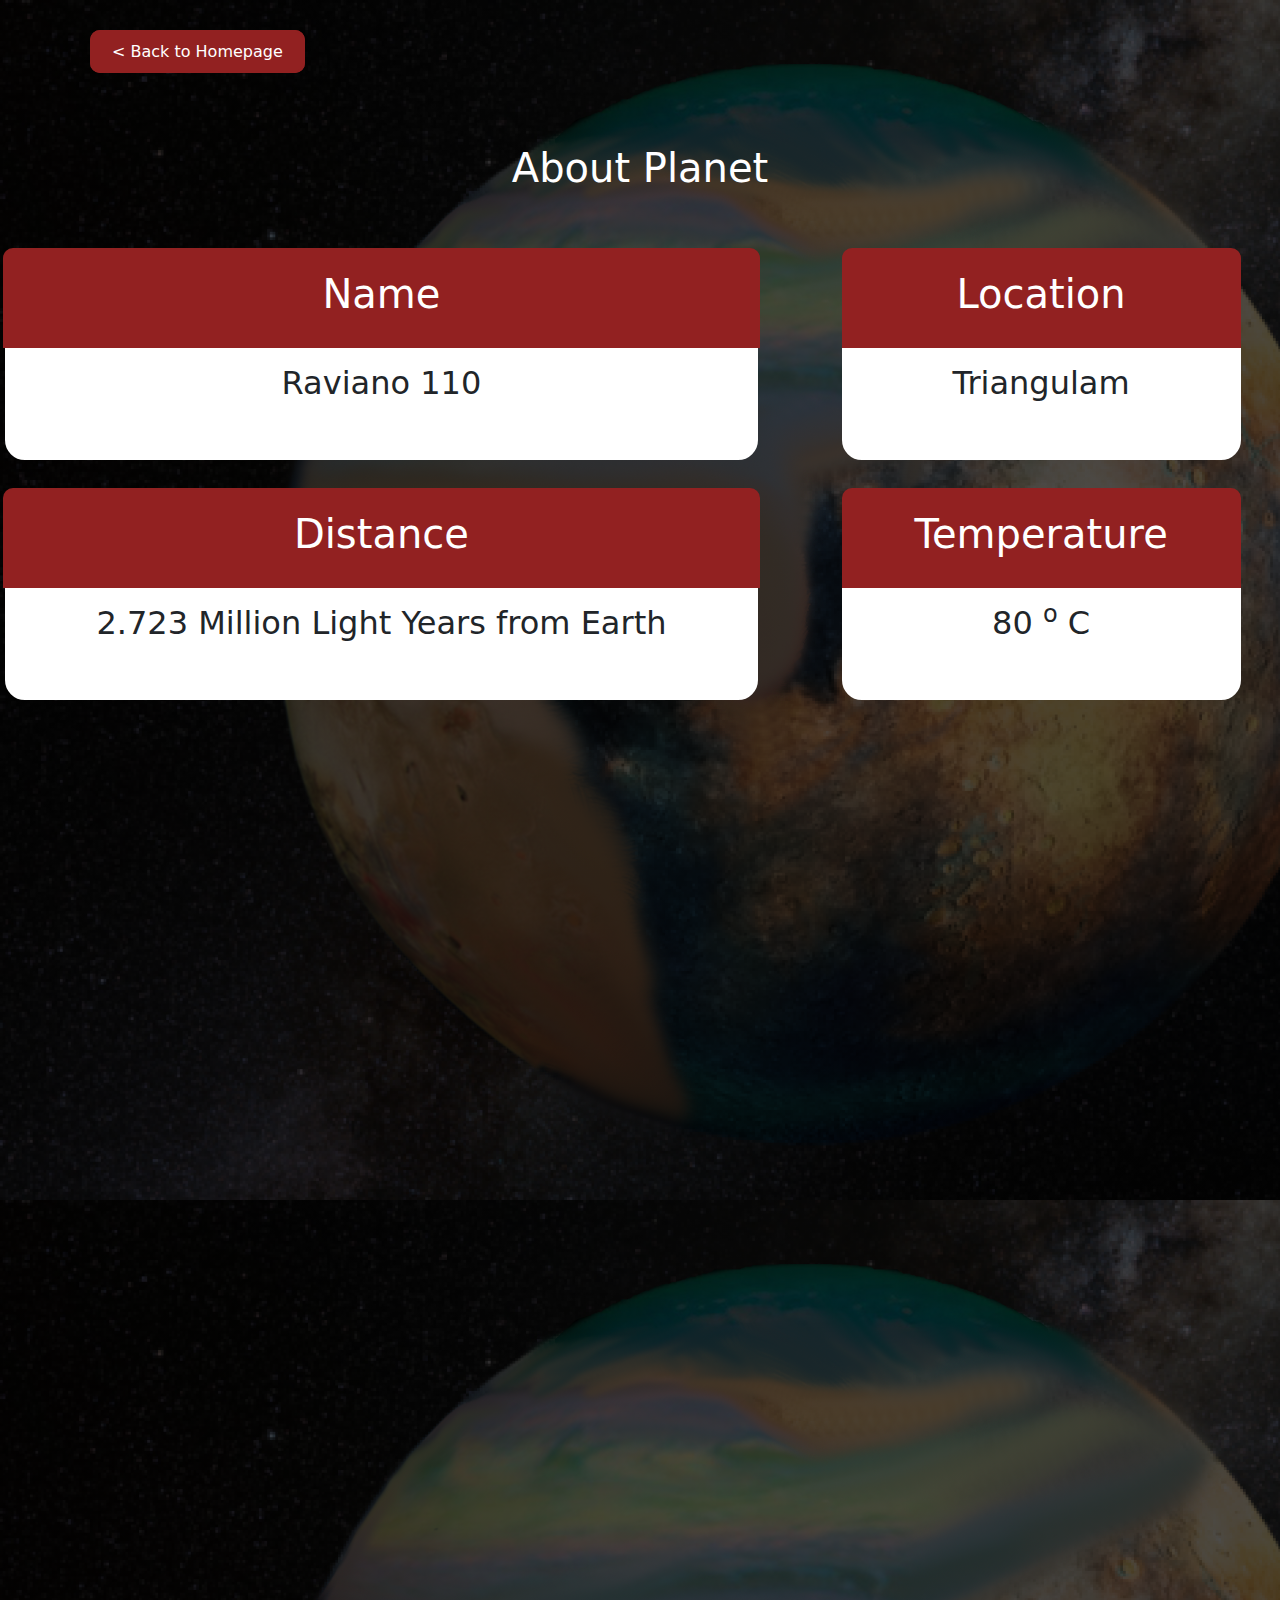
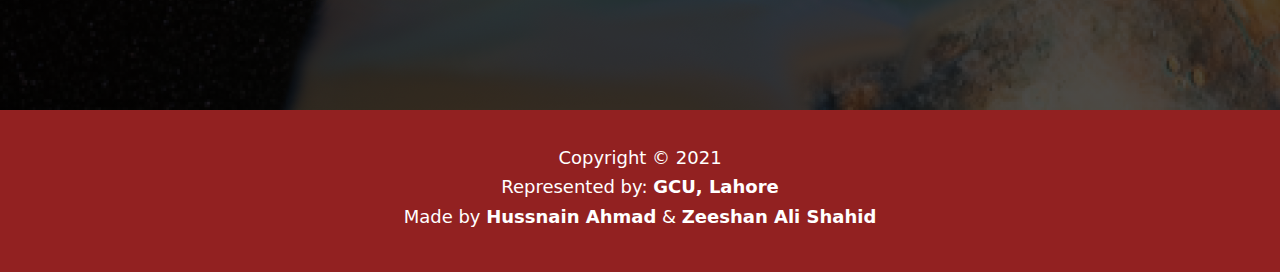
==== assets/pages/about-planet.html @ 9afeb7f3 "Add about planet, add info on all pages" ====
<!DOCTYPE html>
<html lang="en">
<head>
	<meta charset="UTF-8">
	<meta name="viewport" content="width=device-width, initial-scale=1.0">
	<!-- Bootstrap CSS -->
    <link href="../components/bootstrap/bootstrap.min.css" rel="stylesheet">

	 <!-- Custom Styling -->
	<link rel="stylesheet" href="../css/about-planet.css">

    <!-- Custom Styling For Responsivenesss -->
    <link rel="stylesheet" href="../css/responsive.css">
	<title>About Raviano 110</title>
</head>
<body>


	<div id="main">
		<div class="backBtnDiv">
			<a href="../../index.html" class="backToHomePage">< Back to Homepage</a>
		</div>
		<center>
			<h1 id="title">About Planet</h1>
		</center>

		<div id="pricing">

			<div class="pricing">
				<div class="title">
				<h1 class="price-title">Name</h1>
				</div>
				<h2 class="price">Raviano 110</h2>
			</div>
			<div class="pricing">
				<div class="title">
				<h1 class="price-title">Location</h1>
				</div>
				<h2 class="price">Triangulam</h2>
			</div>

			<div class="pricing">
				<div class="title">
				<h1 class="price-title">Distance</h1>
				</div>
				<h2 class="price">2.723 Million Light Years from Earth</h2>
			</div>

			<div class="pricing">
				<div class="title">
				<h1 class="price-title">Temperature</h1>
				</div>
				<h2 class="price">80 <sup>o</sup> C</h2>
			</div>


		</div>
	</div>
		<footer>
       		<h1>Copyright © 2021</h1>
             <h1>Represented by: <b><a target="_blank" href="https://gcu.edu.pk/" rel="noopener">GCU, Lahore</a></b></h1>
       		<h1>Made by <b class="credits">Hussnain Ahmad</b> & <b class="credits">Zeeshan Ali Shahid</b></h1>
           
        </footer>
</body>
</html>
---- assets/css/about-planet.css ----
:root {
    --GcuRed: #922121;
}

#main {
    width: 100%;
    height: 190vh;
    background-size: cover;
    background-repeat: no-repeat;
    background: linear-gradient(rgba(0,0,0,0.7), rgba(0,0,0,0.7)),url("../img/planet-face.png");
}

#title {
    color: white;
    padding: 40px;
}

.backToHomePage {
    text-decoration: none;
    border: 2px solid var(--GcuRed);
    color: white;
    border-radius: 10px;
    padding: 10px 20px;
    background: var(--GcuRed);
    cursor: pointer;
    margin: 50px;
}

.backToHomePage:hover {
    color: #d9d5d5;
}

.backBtnDiv {
    padding: 40px;
}
/* 
========================
        Footer 
========================
*/

footer {
    display: flex;
    justify-content: center;
    align-items: center;
    flex-direction: column;
    width: 100%;
    height: 18vh;
    background-color: var(--GcuRed);
    color: white;
}

footer h1 {
    font-size: 18px;
}

footer h1 b a {
    text-decoration: none;
    color: white;
}

footer h1 b a:hover {
    color: #cfc3c3
}

#pricing {
    display: grid;
   grid-template-columns: auto auto;
}

.pricing {
    margin: 20px 5px !important;
    text-align: center;
    display: flex;
    justify-content: space-evenly;
    align-items: center;
    flex-direction: column;
    min-width: 90% !important;
    min-height: 200px;
    width: 90% !important;
    border: 2px solid white;
    border-radius: 20px;
    margin: 0px 20px;
    background-color: white;
}

.title {
    background-color: var(--GcuRed);
    color: white;
    height: 100px;
    margin: -40px;
    width: 101%;
    border-radius: 10px 10px 0px 0px;
    display: flex;
    justify-content: center;
    align-items: center;
}

.price {
    margin: 30px 0px;
}

.bookNowBtn {
    background-color: white;
    border: 2px solid var(--GcuRed);
    color: var(--GcuRed);
    text-decoration: none;
    padding: 10px 100px;
    transition: 0.2s ease all;
    border-radius: 10px
}

.bookNowBtn:hover {
    color: white;
    background-color: var(--GcuRed);
}
---- assets/css/responsive.css ----
@media only screen and (max-width: 1340px) {
  #importantNotesDiv {
    display: grid;
    grid-template-columns: auto auto;
    }  

}




@media only screen and (max-width: 880px) {
    #modelViewer {
        display: flex;
    justify-content: center;
    align-items: center;
        flex-direction: column !important;
    }

    #modelViewer div.info {
        width: 80%;
    }

    #modelViewer model-viewer {
        width: 80%;
    }

    #properties, #gotCovered, #merchendise {
    display: grid;
    grid-template-columns: auto auto;
    }
    .cover {
        margin: 30px 0px;
    }



    #importantNotesDiv {
    display: flex !important;
    flex-direction: column;
    justify-content: center;
    align-items: center;
    width: 100%
    }

    #modelDiv {
        width: 80%;
    }
    #importantNote {
        width: 80%;
        height: 300px !important;
    }
    #twoDPicDiv {
        width: 530px !important;
        height: 400px !important;
    }

    .pricing {
        width: 100% !important;
    }
}



@media only screen and (max-width: 480px) {
	#openHamburgerIcon, #closeHamburgerIcon {
    color: white !important;
}

    #hamburger {
        float: left;
        display: block;
    }

    #menus {
        display: none;
    }

    #importantNotesDiv {
    display: flex !important;
    flex-direction: column;
    justify-content: center;
    align-items: center;
    width: 100%
	}
	#modelDiv {
		width: 80%;
	}
	#importantNote {
		width: 80%;
		height: 300px !important;
	}

	#modelViewer {
		flex-direction: column;
	}
	#modelViewer div {
    width: 80%;
    text-align: center;
}

	#properties, #gotCovered {
    grid-template-columns: auto;
	}

    #gotCovered .cover {
        width: 100%;
    }

	#contactUs form input {
    width: 100%;
}
	#contactUs form textarea {
    width: 100%;
}

#importantNote {
	height: 800px;
}
#twoDPicDiv {
	height: 200px !important;
    width: 300px !important;
}


#main {
    height: 150vh
}


}
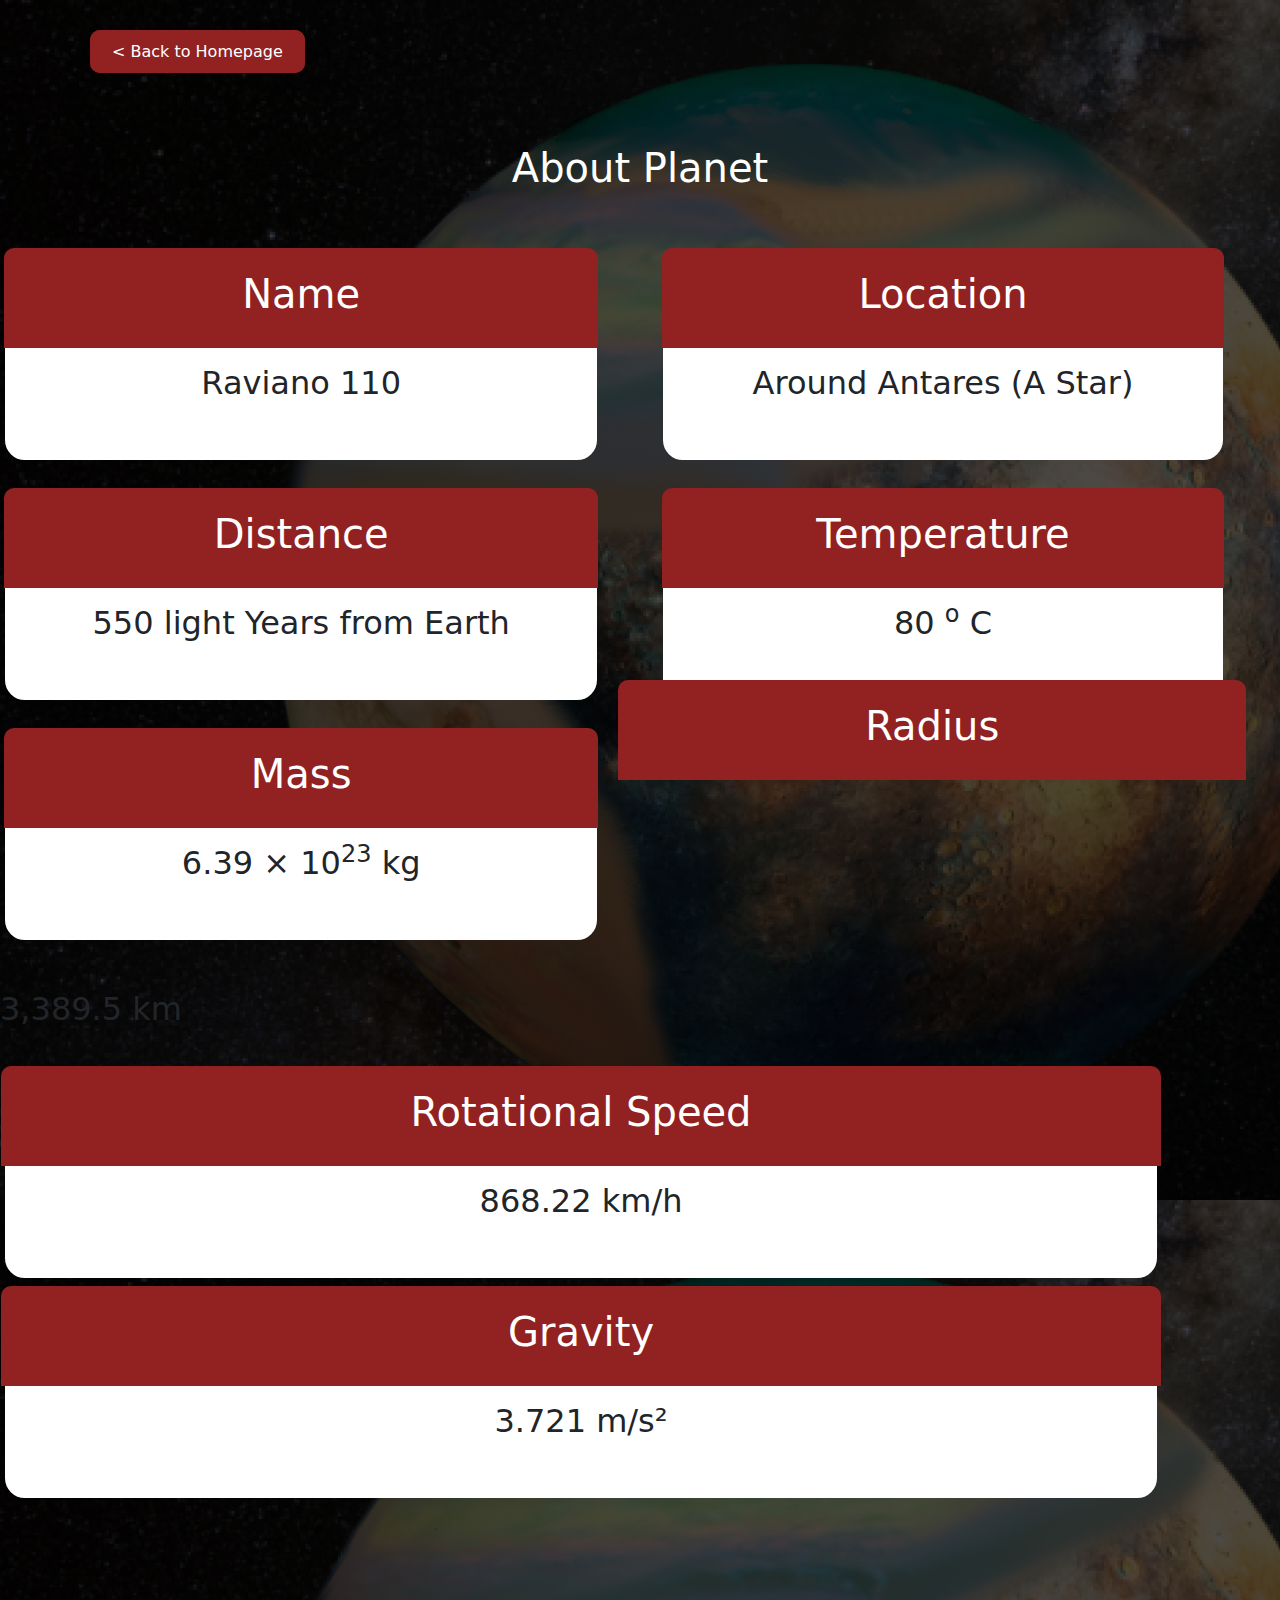
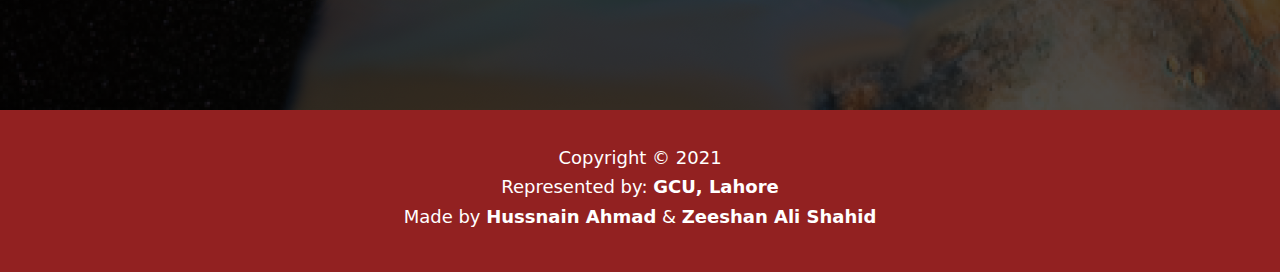
==== commit a9da414d: "Updation" ====
--- a/assets/pages/about-planet.html
+++ b/assets/pages/about-planet.html
@@ -36,14 +36,14 @@
 				<div class="title">
 				<h1 class="price-title">Location</h1>
 				</div>
-				<h2 class="price">Triangulam</h2>
+				<h2 class="price">Around Antares (A Star)</h2>
 			</div>
 
 			<div class="pricing">
 				<div class="title">
 				<h1 class="price-title">Distance</h1>
 				</div>
-				<h2 class="price">2.723 Million Light Years from Earth</h2>
+				<h2 class="price">550 light Years from Earth</h2>
 			</div>
 
 			<div class="pricing">
@@ -51,6 +51,35 @@
 				<h1 class="price-title">Temperature</h1>
 				</div>
 				<h2 class="price">80 <sup>o</sup> C</h2>
+			</div>
+			
+			<div class="pricing">
+				<div class="title">
+				<h1 class="price-title">Mass</h1>
+				</div>
+				<h2 class="price">6.39 × 10<sup>23</sup> kg</h2>
+			</div
+				
+				<div class="pricing">
+				<div class="title">
+				<h1 class="price-title">Radius</h1>
+				</div>
+				<h2 class="price">3,389.5 km</h2>
+			</div>
+			
+			<div class="pricing">
+				<div class="title">
+				<h1 class="price-title">Rotational Speed</h1>
+				</div>
+				<h2 class="price">868.22 km/h</h2>
+			</div>
+			
+			
+			<div class="pricing">
+				<div class="title">
+				<h1 class="price-title">Gravity</h1>
+				</div>
+				<h2 class="price">3.721 m/s²</h2>
 			</div>
 
 
@@ -63,4 +92,4 @@
            
         </footer>
 </body>
-</html>+</html>
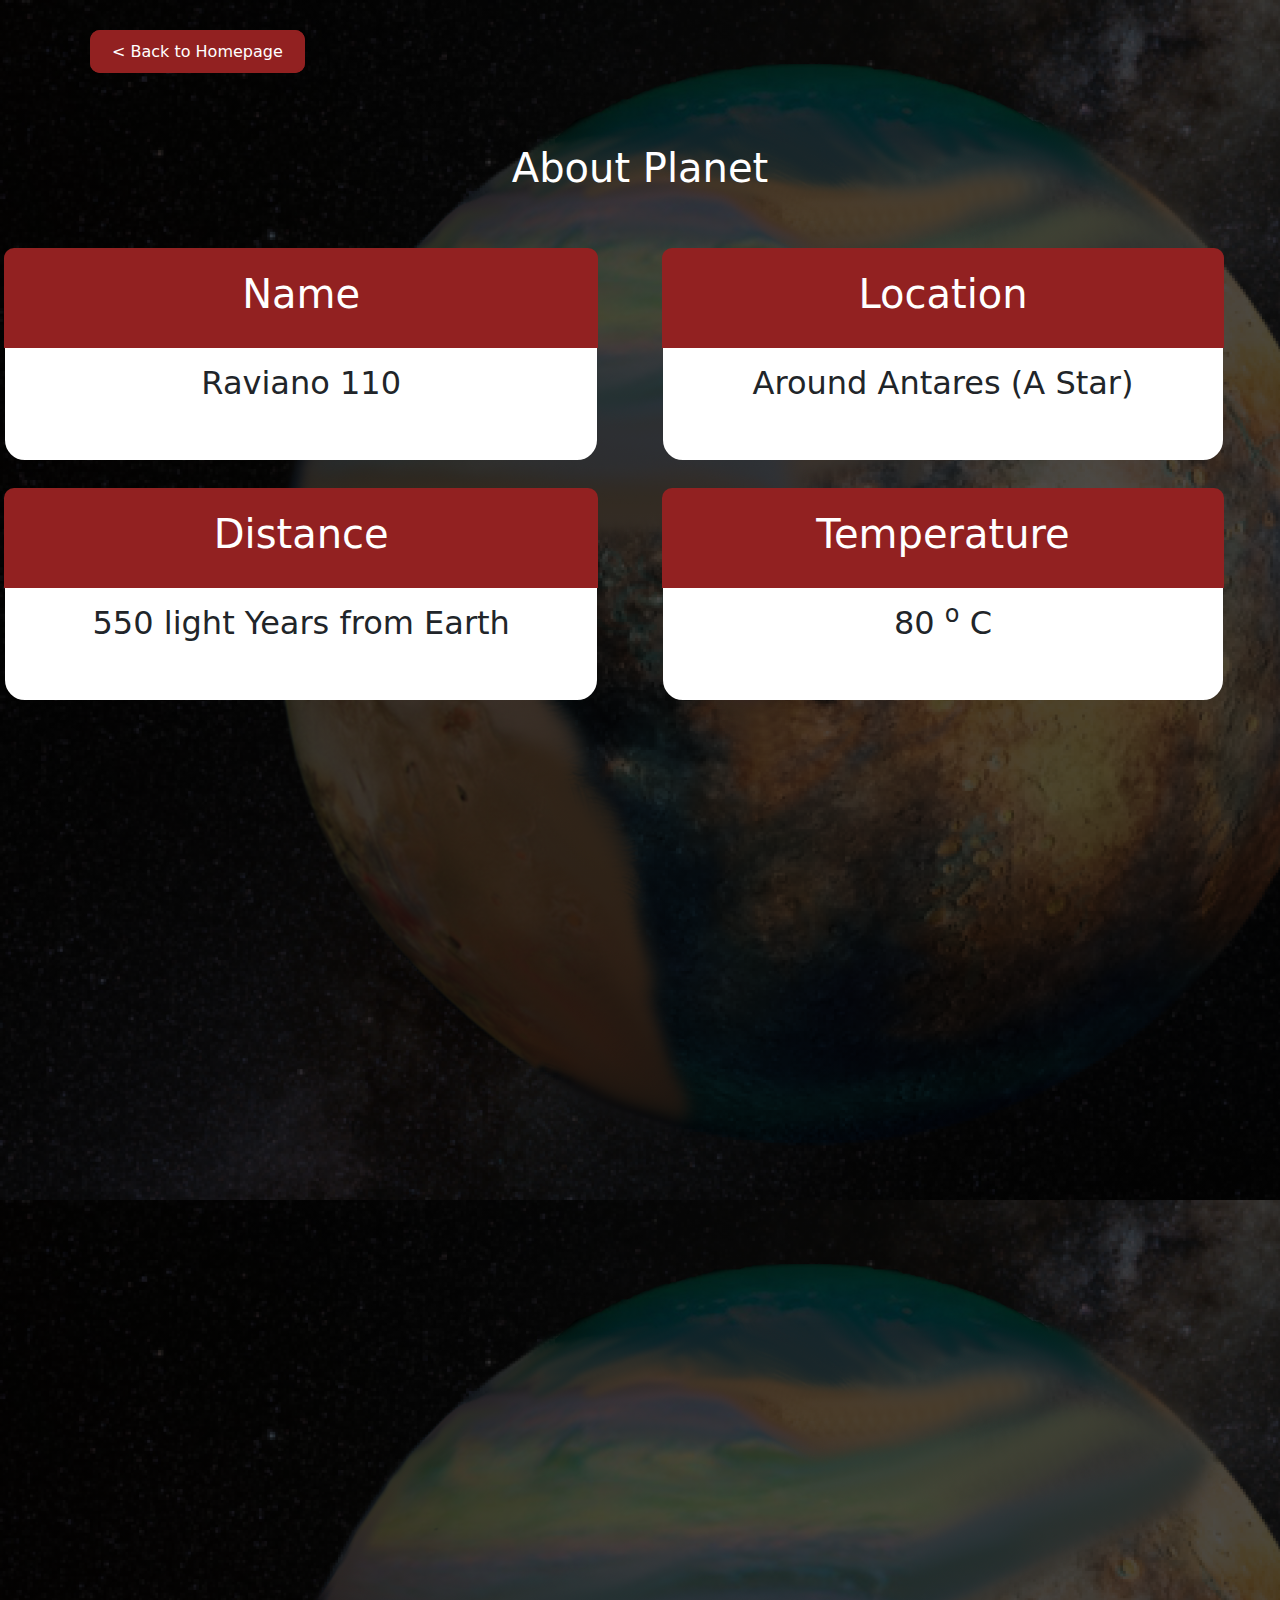
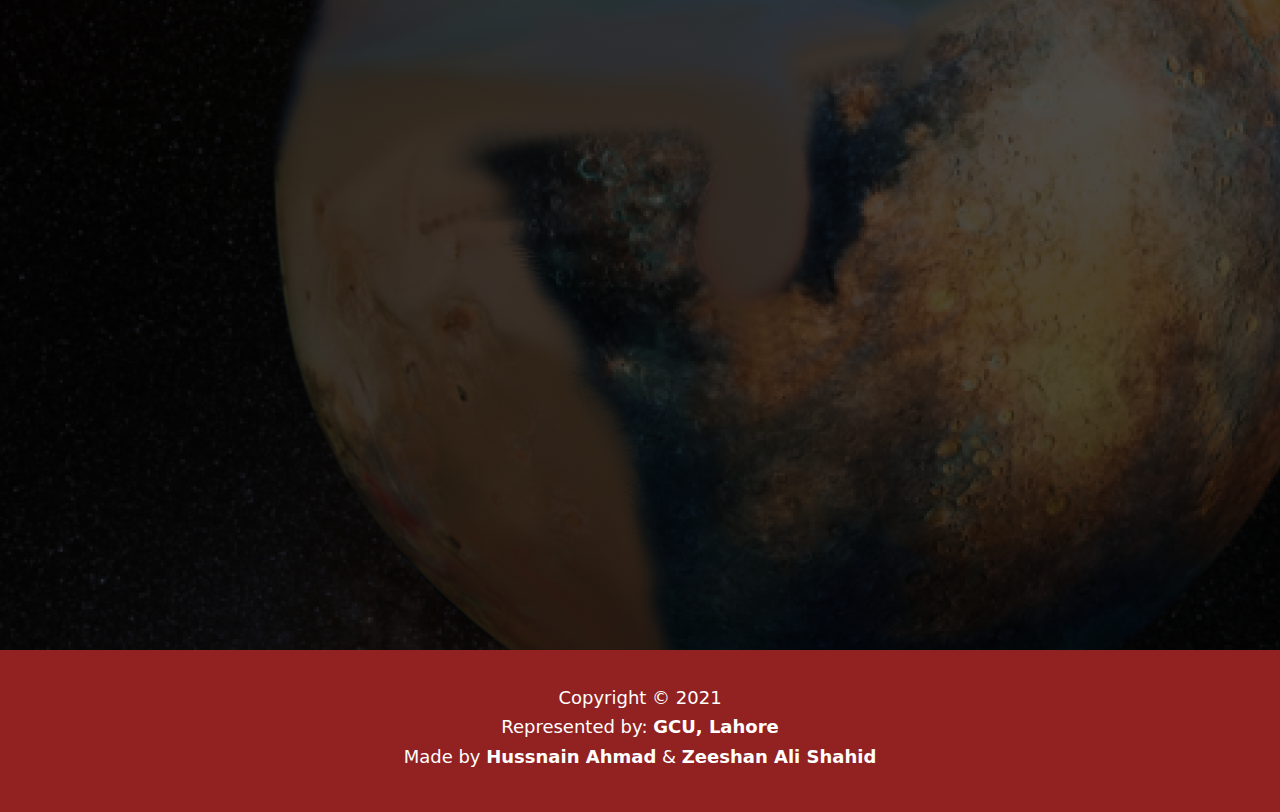
==== commit a0c4db85: "Update about-planet.html" ====
--- a/assets/pages/about-planet.html
+++ b/assets/pages/about-planet.html
@@ -53,35 +53,7 @@
 				<h2 class="price">80 <sup>o</sup> C</h2>
 			</div>
 			
-			<div class="pricing">
-				<div class="title">
-				<h1 class="price-title">Mass</h1>
-				</div>
-				<h2 class="price">6.39 × 10<sup>23</sup> kg</h2>
-			</div
-				
-				<div class="pricing">
-				<div class="title">
-				<h1 class="price-title">Radius</h1>
-				</div>
-				<h2 class="price">3,389.5 km</h2>
-			</div>
 			
-			<div class="pricing">
-				<div class="title">
-				<h1 class="price-title">Rotational Speed</h1>
-				</div>
-				<h2 class="price">868.22 km/h</h2>
-			</div>
-			
-			
-			<div class="pricing">
-				<div class="title">
-				<h1 class="price-title">Gravity</h1>
-				</div>
-				<h2 class="price">3.721 m/s²</h2>
-			</div>
-
 
 		</div>
 	</div>
--- a/assets/css/about-planet.css
+++ b/assets/css/about-planet.css
@@ -4,7 +4,7 @@
 
 #main {
     width: 100%;
-    height: 190vh;
+    height: 250vh;
     background-size: cover;
     background-repeat: no-repeat;
     background: linear-gradient(rgba(0,0,0,0.7), rgba(0,0,0,0.7)),url("../img/planet-face.png");
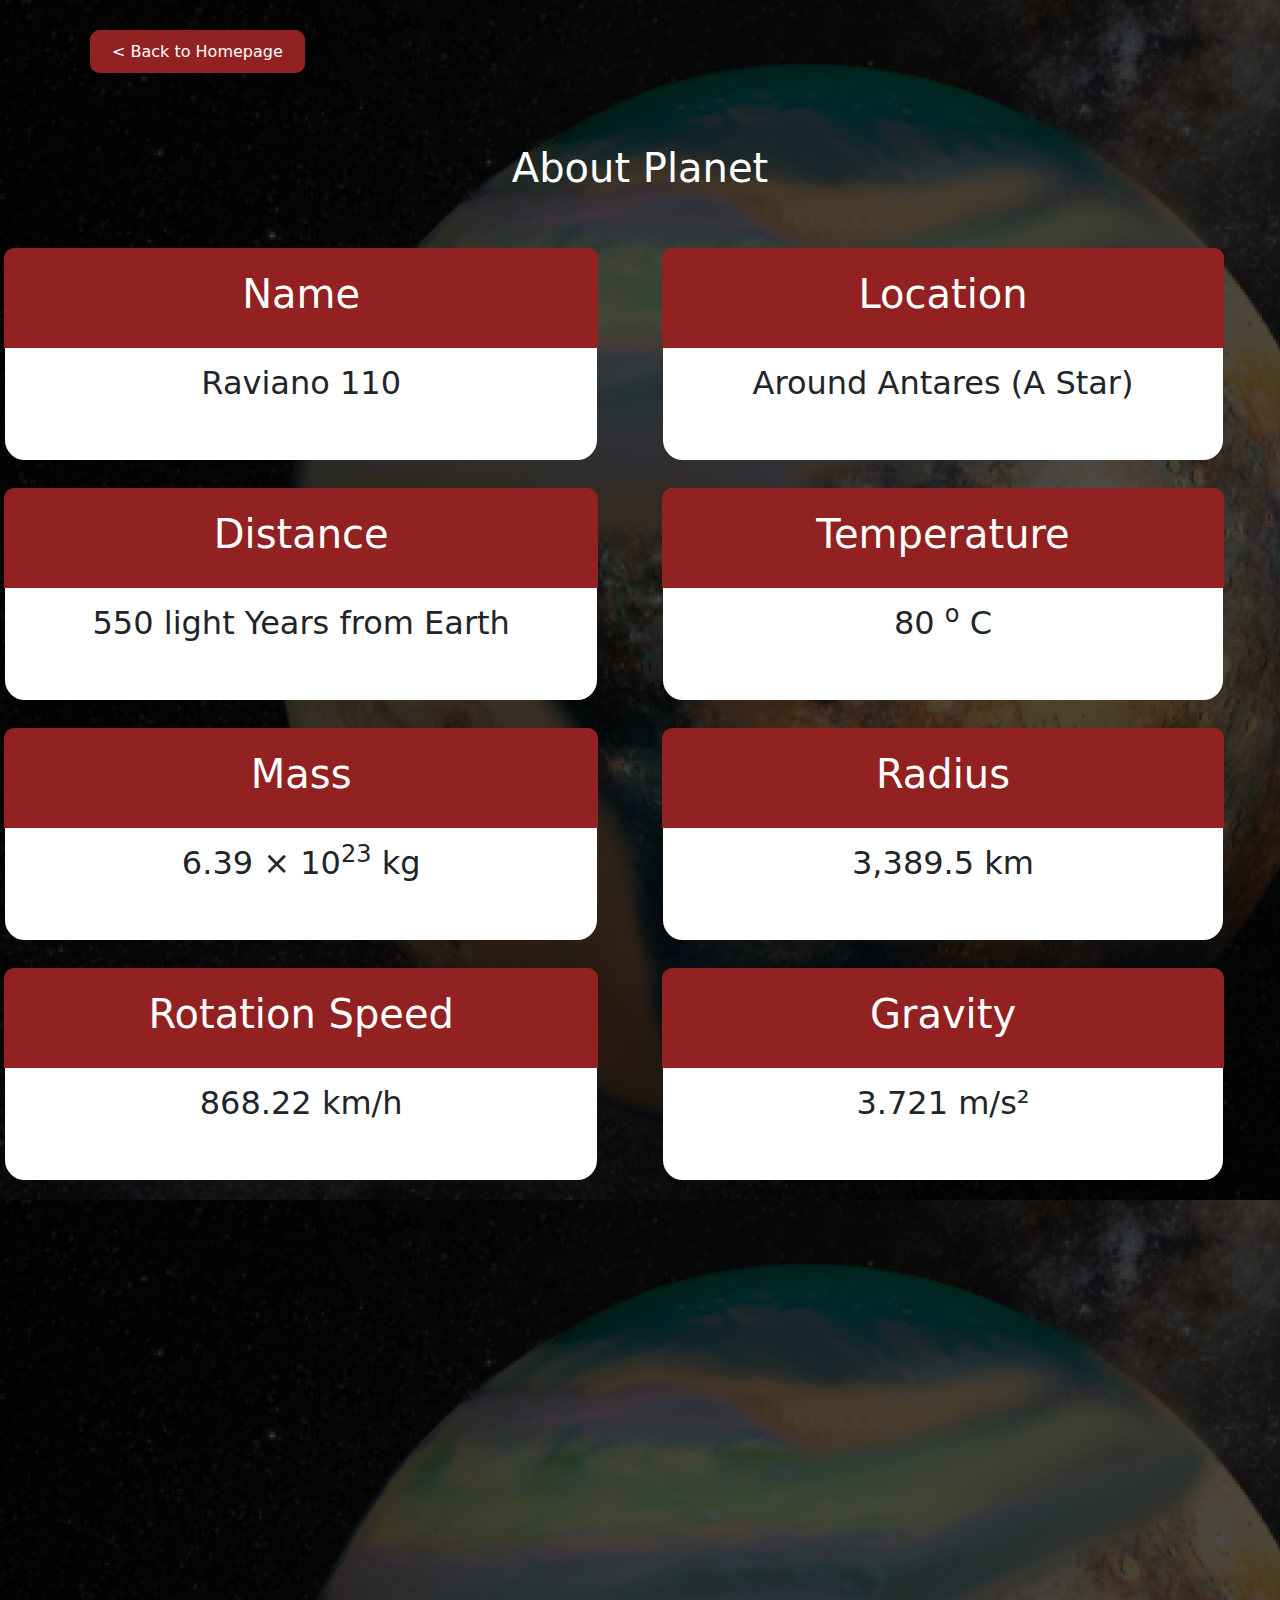
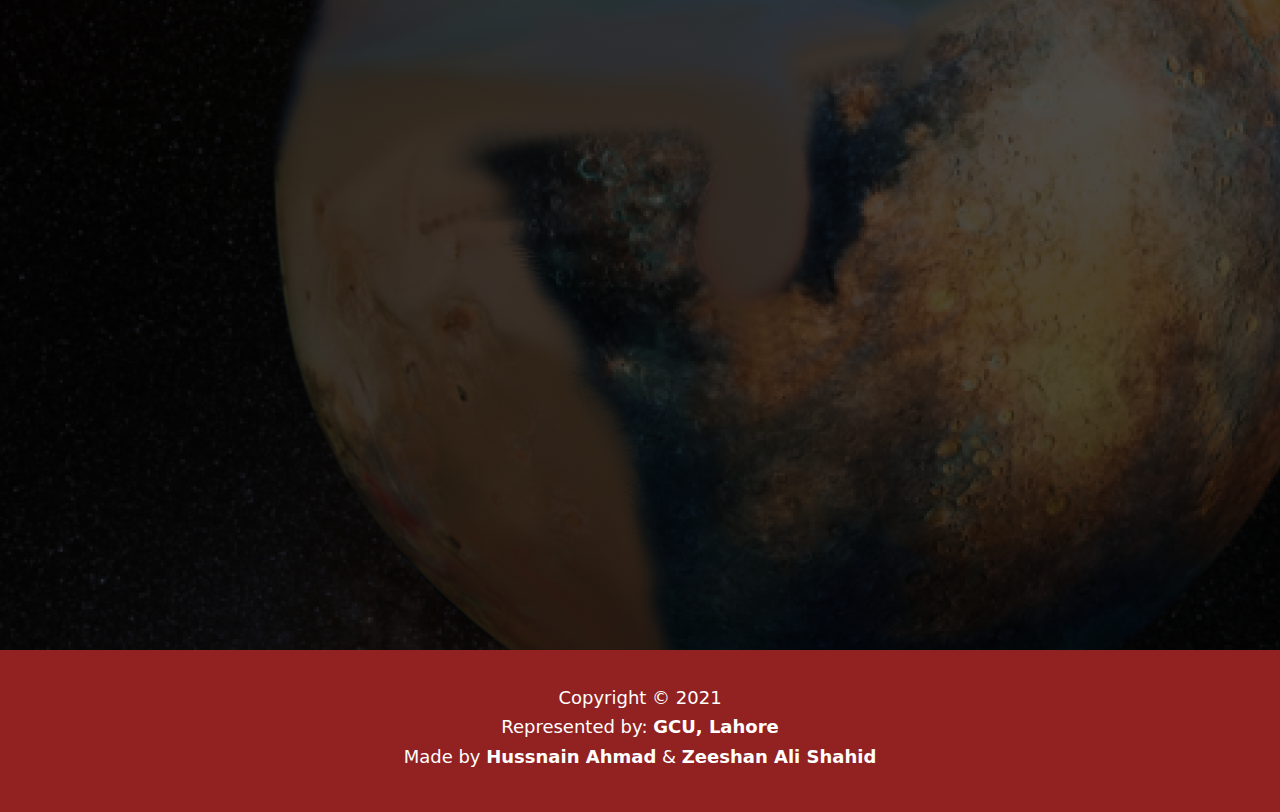
==== commit 32186e57: "Update about-planet.html" ====
--- a/assets/pages/about-planet.html
+++ b/assets/pages/about-planet.html
@@ -53,6 +53,36 @@
 				<h2 class="price">80 <sup>o</sup> C</h2>
 			</div>
 			
+			<div class="pricing">
+				<div class="title">
+				<h1 class="price-title">Mass</h1>
+				</div>
+				<h2 class="price">6.39 × 10<sup>23</sup> kg</h2>
+			</div>
+				
+				<div class="pricing">
+				<div class="title">
+				<h1 class="price-title">Radius</h1>
+				</div>
+				<h2 class="price">3,389.5 km</h2>
+			</div>
+			
+			<div class="pricing">
+				<div class="title">
+				<h1 class="price-title">Rotation Speed</h1>
+				</div>
+				<h2 class="price">868.22 km/h</h2>
+			</div>
+			
+			
+			<div class="pricing">
+				<div class="title">
+				<h1 class="price-title">Gravity</h1>
+				</div>
+				<h2 class="price">3.721 m/s²</h2>
+			</div>
+
+			
 			
 
 		</div>
